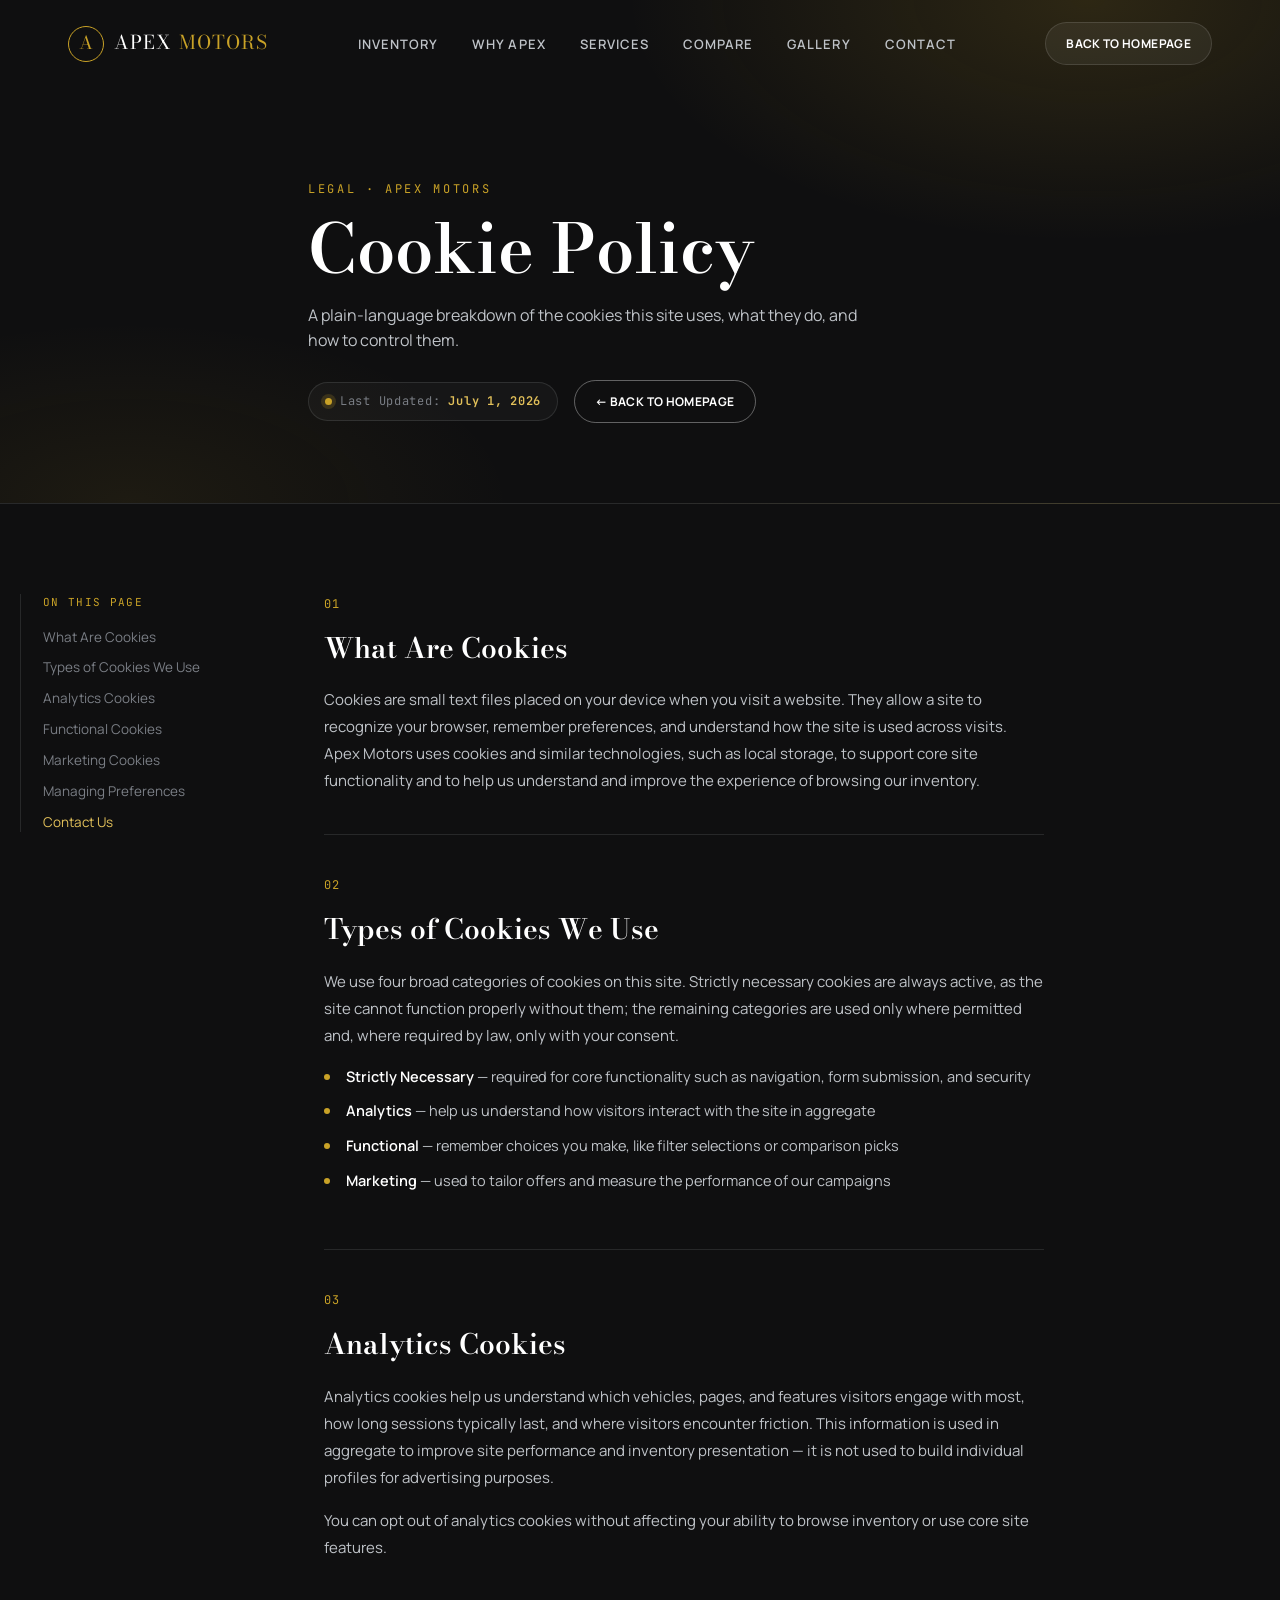
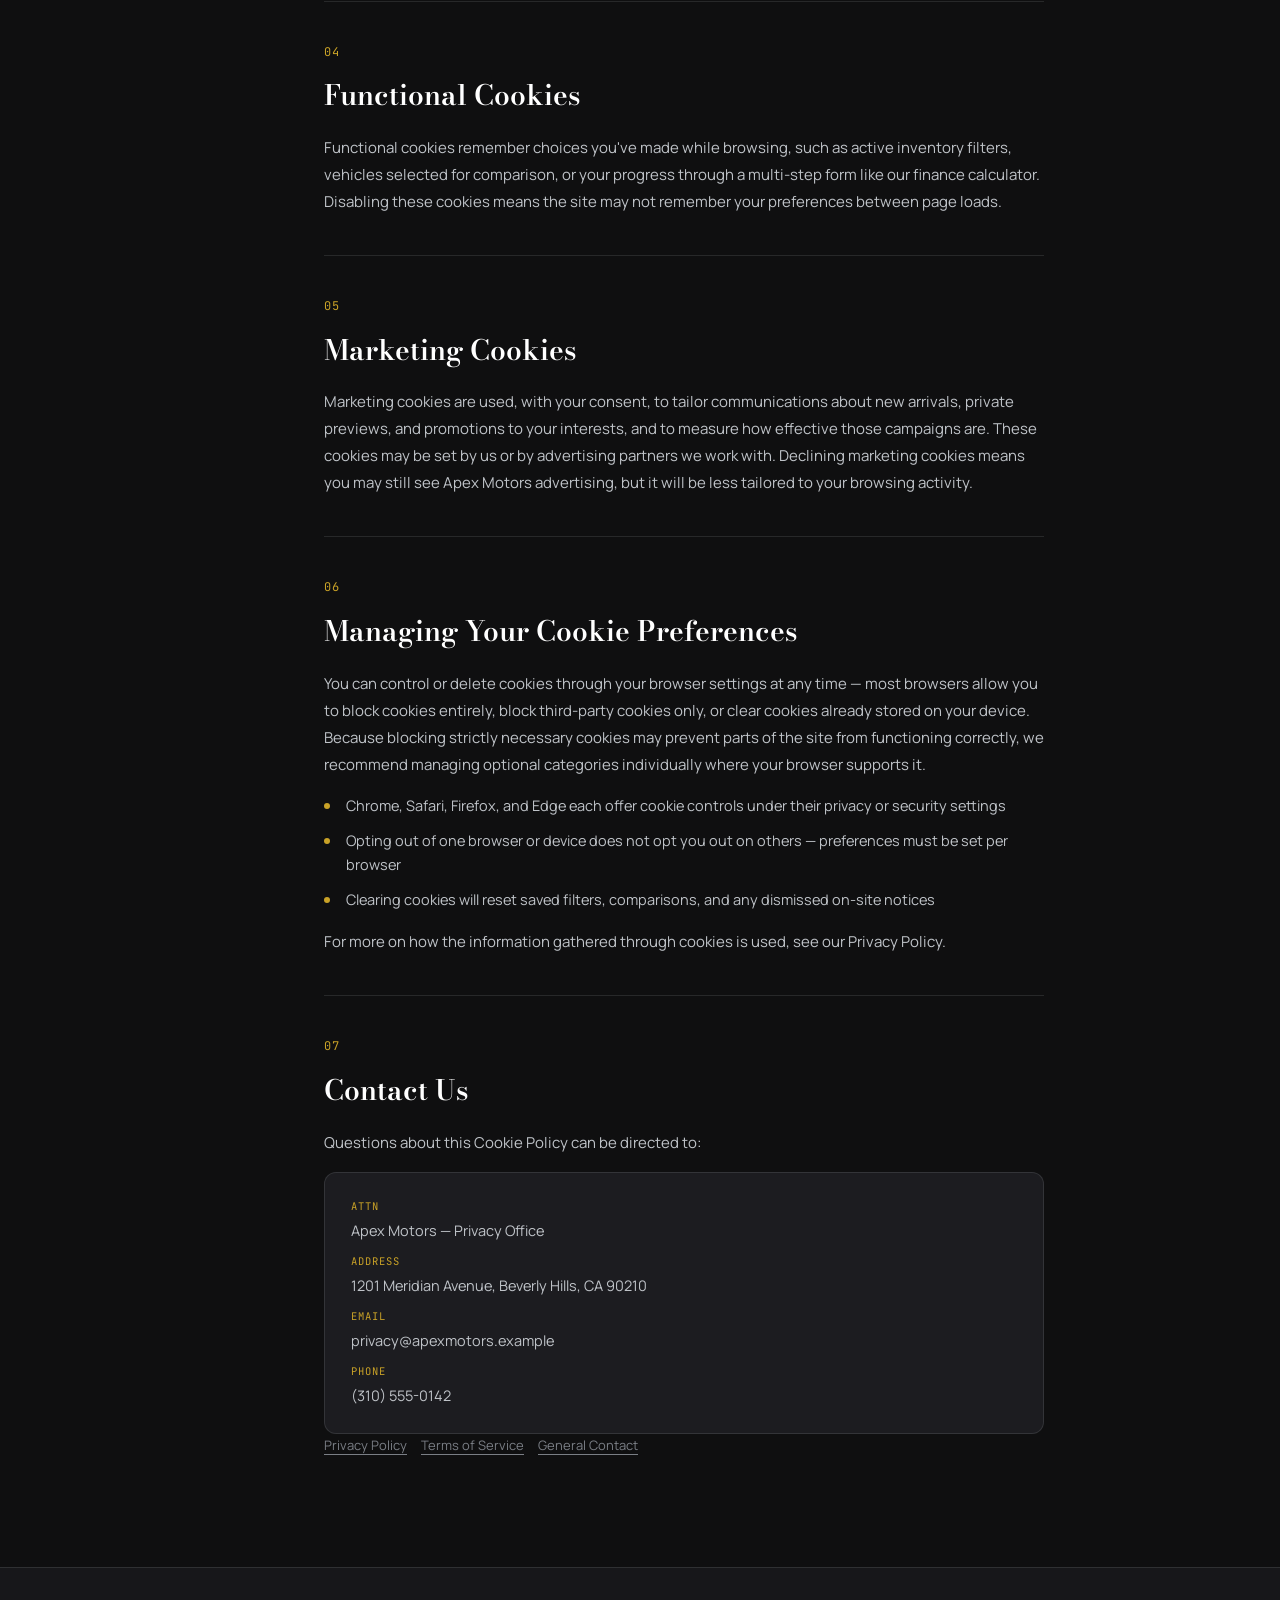
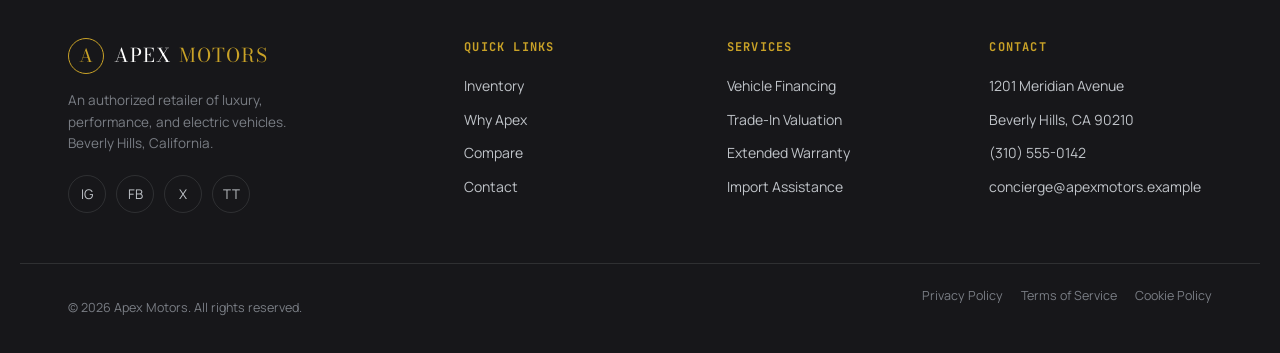
==== cookies.html @ 42ad3c2f "update" ====
<!DOCTYPE html>
<html lang="en">
<head>
<meta charset="UTF-8">
<meta name="viewport" content="width=device-width, initial-scale=1.0">
<title>Cookie Policy — Apex Motors</title>
<meta name="description" content="How Apex Motors uses cookies and how you can manage your preferences.">

<link rel="preconnect" href="https://fonts.googleapis.com">
<link rel="preconnect" href="https://fonts.gstatic.com" crossorigin>
<link href="https://fonts.googleapis.com/css2?family=Bodoni+Moda:ital,opsz,wght@0,6..96,400;0,6..96,500;0,6..96,600;0,6..96,700;0,6..96,800;0,6..96,900;1,6..96,400&family=Manrope:wght@400;500;600;700;800&family=JetBrains+Mono:wght@400;500;600;700&display=swap" rel="stylesheet">
<link rel="stylesheet" href="styles.css">
</head>
<body>

<div class="loader" id="loader" aria-hidden="true">
  <div class="loader-mark">
    <span class="loader-letter">A</span>
    <span class="loader-line"></span>
  </div>
</div>

<div class="scroll-progress" id="scrollProgress" aria-hidden="true"></div>
<a href="#main" class="skip-link">Skip to content</a>

<!-- ============ NAVIGATION ============ -->
<header class="site-header" id="siteHeader">
  <nav class="nav" aria-label="Primary">
    <a href="index.html" class="nav-logo">
      <span class="nav-logo-mark">A</span>
      <span class="nav-logo-text">APEX <em>MOTORS</em></span>
    </a>

    <ul class="nav-links" id="navLinks">
      <li><a href="index.html#inventory" data-nav>Inventory</a></li>
      <li><a href="index.html#why-us" data-nav>Why Apex</a></li>
      <li><a href="index.html#services" data-nav>Services</a></li>
      <li><a href="index.html#compare" data-nav>Compare</a></li>
      <li><a href="index.html#gallery" data-nav>Gallery</a></li>
      <li><a href="index.html#contact" data-nav>Contact</a></li>
    </ul>

    <div class="nav-actions">
      <a class="btn btn-ghost btn-sm" href="index.html#site-footer">Back to Homepage</a>
      <button class="nav-toggle" id="navToggle" aria-label="Toggle menu" aria-expanded="false" aria-controls="navLinks">
        <span></span><span></span><span></span>
      </button>
    </div>
  </nav>
</header>

<main id="main">

  <!-- ============ HERO ============ -->
  <section class="legal-hero">
    <div class="hero-sweep" aria-hidden="true"></div>
    <div class="section-inner legal-hero-inner">
      <p class="eyebrow reveal-up">Legal · Apex Motors</p>
      <h1 class="reveal-up d1">Cookie Policy</h1>
      <p class="legal-hero-sub reveal-up d2">A plain-language breakdown of the cookies this site uses, what they do, and how to control them.</p>
      <div class="legal-meta reveal-up d3">
        <span class="last-updated">Last Updated: <strong>July 1, 2026</strong></span>
        <a href="index.html#site-footer" class="btn btn-outline btn-sm">← Back to Homepage</a>
      </div>
    </div>
  </section>

  <!-- ============ CONTENT ============ -->
  <section class="section-inner legal-layout">
    <aside class="legal-toc">
      <p>On This Page</p>
      <ul>
        <li><a href="#what-are-cookies">What Are Cookies</a></li>
        <li><a href="#types">Types of Cookies We Use</a></li>
        <li><a href="#analytics">Analytics Cookies</a></li>
        <li><a href="#functional">Functional Cookies</a></li>
        <li><a href="#marketing">Marketing Cookies</a></li>
        <li><a href="#managing">Managing Preferences</a></li>
        <li><a href="#contact">Contact Us</a></li>
      </ul>
    </aside>

    <article class="legal-content">

      <div class="legal-block will-reveal" id="what-are-cookies">
        <p class="block-index">01</p>
        <h2>What Are Cookies</h2>
        <p>Cookies are small text files placed on your device when you visit a website. They allow a site to recognize your browser, remember preferences, and understand how the site is used across visits. Apex Motors uses cookies and similar technologies, such as local storage, to support core site functionality and to help us understand and improve the experience of browsing our inventory.</p>
      </div>

      <div class="legal-block will-reveal" id="types">
        <p class="block-index">02</p>
        <h2>Types of Cookies We Use</h2>
        <p>We use four broad categories of cookies on this site. Strictly necessary cookies are always active, as the site cannot function properly without them; the remaining categories are used only where permitted and, where required by law, only with your consent.</p>
        <ul>
          <li><strong>Strictly Necessary</strong> — required for core functionality such as navigation, form submission, and security</li>
          <li><strong>Analytics</strong> — help us understand how visitors interact with the site in aggregate</li>
          <li><strong>Functional</strong> — remember choices you make, like filter selections or comparison picks</li>
          <li><strong>Marketing</strong> — used to tailor offers and measure the performance of our campaigns</li>
        </ul>
      </div>

      <div class="legal-block will-reveal" id="analytics">
        <p class="block-index">03</p>
        <h2>Analytics Cookies</h2>
        <p>Analytics cookies help us understand which vehicles, pages, and features visitors engage with most, how long sessions typically last, and where visitors encounter friction. This information is used in aggregate to improve site performance and inventory presentation — it is not used to build individual profiles for advertising purposes.</p>
        <p>You can opt out of analytics cookies without affecting your ability to browse inventory or use core site features.</p>
      </div>

      <div class="legal-block will-reveal" id="functional">
        <p class="block-index">04</p>
        <h2>Functional Cookies</h2>
        <p>Functional cookies remember choices you've made while browsing, such as active inventory filters, vehicles selected for comparison, or your progress through a multi-step form like our finance calculator. Disabling these cookies means the site may not remember your preferences between page loads.</p>
      </div>

      <div class="legal-block will-reveal" id="marketing">
        <p class="block-index">05</p>
        <h2>Marketing Cookies</h2>
        <p>Marketing cookies are used, with your consent, to tailor communications about new arrivals, private previews, and promotions to your interests, and to measure how effective those campaigns are. These cookies may be set by us or by advertising partners we work with. Declining marketing cookies means you may still see Apex Motors advertising, but it will be less tailored to your browsing activity.</p>
      </div>

      <div class="legal-block will-reveal" id="managing">
        <p class="block-index">06</p>
        <h2>Managing Your Cookie Preferences</h2>
        <p>You can control or delete cookies through your browser settings at any time — most browsers allow you to block cookies entirely, block third-party cookies only, or clear cookies already stored on your device. Because blocking strictly necessary cookies may prevent parts of the site from functioning correctly, we recommend managing optional categories individually where your browser supports it.</p>
        <ul>
          <li>Chrome, Safari, Firefox, and Edge each offer cookie controls under their privacy or security settings</li>
          <li>Opting out of one browser or device does not opt you out on others — preferences must be set per browser</li>
          <li>Clearing cookies will reset saved filters, comparisons, and any dismissed on-site notices</li>
        </ul>
        <p>For more on how the information gathered through cookies is used, see our <a href="privacy.html">Privacy Policy</a>.</p>
      </div>

      <div class="legal-block will-reveal" id="contact">
        <p class="block-index">07</p>
        <h2>Contact Us</h2>
        <p>Questions about this Cookie Policy can be directed to:</p>
        <div class="legal-contact-card">
          <p><span>Attn</span>Apex Motors — Privacy Office</p>
          <p><span>Address</span>1201 Meridian Avenue, Beverly Hills, CA 90210</p>
          <p><span>Email</span>privacy@apexmotors.example</p>
          <p><span>Phone</span>(310) 555-0142</p>
        </div>
        <p class="legal-cross-links">
          <a href="privacy.html">Privacy Policy</a>
          <a href="terms.html">Terms of Service</a>
          <a href="index.html#contact">General Contact</a>
        </p>
      </div>

    </article>
  </section>

</main>

<!-- ============ FOOTER ============ -->
<footer class="site-footer">
  <div class="section-inner footer-grid">
    <div class="footer-brand">
      <a href="index.html" class="nav-logo">
        <span class="nav-logo-mark">A</span>
        <span class="nav-logo-text">APEX <em>MOTORS</em></span>
      </a>
      <p>An authorized retailer of luxury, performance, and electric vehicles. Beverly Hills, California.</p>
      <div class="social-icons" id="socialIcons">
        <button type="button" data-social="IG" aria-label="Instagram">IG</button>
        <button type="button" data-social="FB" aria-label="Facebook">FB</button>
        <button type="button" data-social="X" aria-label="X">X</button>
        <button type="button" data-social="TT" aria-label="TikTok">TT</button>
      </div>
    </div>

    <div class="footer-col">
      <h3>Quick Links</h3>
      <ul>
        <li><a href="index.html#inventory">Inventory</a></li>
        <li><a href="index.html#why-us">Why Apex</a></li>
        <li><a href="index.html#compare">Compare</a></li>
        <li><a href="index.html#contact">Contact</a></li>
      </ul>
    </div>

    <div class="footer-col">
      <h3>Services</h3>
      <ul>
        <li><a href="index.html#services">Vehicle Financing</a></li>
        <li><a href="index.html#services">Trade-In Valuation</a></li>
        <li><a href="index.html#services">Extended Warranty</a></li>
        <li><a href="index.html#services">Import Assistance</a></li>
      </ul>
    </div>

    <div class="footer-col">
      <h3>Contact</h3>
      <ul>
        <li>1201 Meridian Avenue</li>
        <li>Beverly Hills, CA 90210</li>
        <li>(310) 555-0142</li>
        <li>concierge@apexmotors.example</li>
      </ul>
    </div>
  </div>

  <div class="footer-bottom">
    <p>&copy; <span id="year"></span> Apex Motors. All rights reserved.</p>
    <div class="footer-legal">
      <a href="privacy.html">Privacy Policy</a>
      <a href="terms.html">Terms of Service</a>
      <a href="cookies.html">Cookie Policy</a>
    </div>
  </div>
</footer>

<button class="back-to-top" id="backToTop" aria-label="Back to top">↑</button>
<div class="toast" id="socialToast" role="status" aria-live="polite">Official social channels coming soon.</div>

<script src="legal.js"></script>
</body>
</html>
---- styles.css ----
/* =========================================================
   APEX MOTORS — Stylesheet
   Design tokens: Matte Black / White / Silver / Luxury Gold
   Display: Bodoni Moda · Body: Manrope · Data: JetBrains Mono
   ========================================================= */

:root{
  --black:#0F0F10;
  --charcoal:#17171A;
  --surface:#1C1C20;
  --surface-2:#232327;
  --white:#FFFFFF;
  --silver:#BFC3C8;
  --silver-dim:#7A7E85;
  --gold:#C9A227;
  --gold-bright:#E3C15A;
  --line: rgba(191,195,200,0.14);

  --font-display:'Bodoni Moda', Georgia, serif;
  --font-body:'Manrope', -apple-system, BlinkMacSystemFont, sans-serif;
  --font-mono:'JetBrains Mono', ui-monospace, monospace;

  --container: 1240px;
  --radius-lg: 20px;
  --radius-md: 12px;
  --radius-sm: 8px;

  --ease: cubic-bezier(.22,.9,.28,1);
  --shadow-lift: 0 24px 60px -20px rgba(0,0,0,0.6);
}

@media (prefers-reduced-motion: reduce){
  *{ animation-duration: 0.001ms !important; animation-iteration-count: 1 !important; transition-duration: 0.001ms !important; scroll-behavior: auto !important; }
}

*,*::before,*::after{ box-sizing:border-box; }
html{ scroll-behavior:smooth; }
body{
  margin:0;
  background:var(--black);
  color:var(--white);
  font-family:var(--font-body);
  font-size:16px;
  line-height:1.6;
  -webkit-font-smoothing:antialiased;
  overflow-x:hidden;
  /* Bodoni Moda is a variable font (ital/opsz/wght axes). Some WebKit
     builds auto-interpolate the optical-size axis on reflow at large
     sizes, which can render serif numerals/glyphs with a doubled or
     ghosted stroke. Pinning opsz stops that auto-interpolation. */
  font-optical-sizing:none;
}
img{ max-width:100%; display:block; }
a{ color:inherit; text-decoration:none; }
ul{ list-style:none; margin:0; padding:0; }
button{ font-family:inherit; cursor:pointer; }
input,select,textarea{ font-family:inherit; }

::selection{ background:var(--gold); color:var(--black); }

:focus-visible{
  outline: 2px solid var(--gold);
  outline-offset: 3px;
  border-radius: 4px;
}

.skip-link{
  position:absolute; left:-999px; top:0;
  background:var(--gold); color:var(--black);
  padding:12px 20px; z-index:1000; font-weight:700;
}
.skip-link:focus{ left:12px; top:12px; }

.section-inner{
  max-width:var(--container);
  margin:0 auto;
  padding:0 clamp(20px,4vw,48px);
}

.eyebrow{
  font-family:var(--font-mono);
  font-size:12px;
  letter-spacing:0.22em;
  text-transform:uppercase;
  color:var(--gold);
  margin:0 0 14px;
}
.eyebrow.center{ text-align:center; }

.section-head{ max-width:640px; margin-bottom:48px; }
.section-head h2{
  font-family:var(--font-display);
  font-size:clamp(32px,4.2vw,52px);
  font-weight:600;
  margin:0;
  line-height:1.1;
}
.section-desc{
  color:var(--silver);
  font-size:16px;
  margin-top:14px;
  max-width:52ch;
}

section{ position:relative; padding:100px 0; }

/* =============== BUTTONS =============== */
.btn{
  display:inline-flex; align-items:center; justify-content:center;
  gap:8px;
  padding:16px 32px;
  border-radius:999px;
  font-size:14px;
  font-weight:700;
  letter-spacing:0.03em;
  text-transform:uppercase;
  border:1px solid transparent;
  transition: transform .35s var(--ease), background .35s var(--ease), border-color .35s var(--ease), color .35s var(--ease);
  white-space:nowrap;
}
.btn-gold{
  background:linear-gradient(135deg,var(--gold-bright),var(--gold));
  color:var(--black);
}
.btn-gold:hover{ transform:translateY(-2px); box-shadow:0 12px 30px -8px rgba(201,162,39,0.55); }
.btn-outline{
  background:transparent;
  border-color:rgba(255,255,255,0.35);
  color:var(--white);
}
.btn-outline:hover{ border-color:var(--gold); color:var(--gold); transform:translateY(-2px); }
.btn-ghost{
  background:rgba(255,255,255,0.06);
  border-color:rgba(255,255,255,0.12);
  color:var(--white);
}
.btn-ghost:hover{ background:rgba(201,162,39,0.14); border-color:var(--gold); color:var(--gold-bright); }
.btn-sm{ padding:11px 20px; font-size:12px; }
.btn-text{
  background:none; border:none; color:var(--silver);
  text-decoration:underline; text-underline-offset:4px;
  text-transform:none; font-weight:600; letter-spacing:normal;
}
.btn-text:hover{ color:var(--gold); }

/* =============== LOADER =============== */
.loader{
  position:fixed; inset:0; z-index:9999;
  background:var(--black);
  display:flex; align-items:center; justify-content:center;
  transition: opacity .7s var(--ease), visibility .7s var(--ease);
}
.loader.is-hidden{ opacity:0; visibility:hidden; pointer-events:none; }
.loader-mark{ position:relative; text-align:center; }
.loader-letter{
  font-family:var(--font-display);
  font-size:64px;
  color:var(--white);
  display:block;
  opacity:0;
  animation: loaderFade 1.4s var(--ease) forwards;
}
.loader-line{
  display:block;
  width:0;
  height:2px;
  background:var(--gold);
  margin:14px auto 0;
  animation: loaderLine 1.2s var(--ease) 0.4s forwards;
}
@keyframes loaderFade{ to{ opacity:1; } }
@keyframes loaderLine{ to{ width:120px; } }

/* =============== SCROLL PROGRESS / GOLD SWEEP =============== */
.scroll-progress{
  position:fixed; top:0; left:0; height:2px;
  background:linear-gradient(90deg,var(--gold),var(--gold-bright));
  width:0%;
  z-index:1100;
  transition:width .1s linear;
}

/* =============== NAV =============== */
.site-header{
  position:fixed; top:0; left:0; right:0; z-index:900;
  padding:22px 0;
  transition: padding .4s var(--ease), background .4s var(--ease), border-color .4s var(--ease);
  border-bottom:1px solid transparent;
}
.site-header.is-scrolled{
  padding:14px 0;
  background:rgba(15,15,16,0.86);
  backdrop-filter: blur(14px);
  border-bottom-color:var(--line);
}
.nav{
  max-width:var(--container);
  margin:0 auto;
  padding:0 clamp(20px,4vw,48px);
  display:flex; align-items:center; justify-content:space-between;
  gap:24px;
}
.nav-logo{ display:flex; align-items:center; gap:10px; }
.nav-logo-mark{
  width:36px; height:36px; border-radius:50%;
  border:1px solid var(--gold);
  display:flex; align-items:center; justify-content:center;
  font-family:var(--font-display); color:var(--gold); font-size:18px;
}
.nav-logo-text{
  font-family:var(--font-display); font-size:19px; letter-spacing:0.06em;
}
.nav-logo-text em{ color:var(--gold); font-style:normal; }

.nav-links{ display:flex; gap:34px; }
.nav-links a{
  font-size:13px; text-transform:uppercase; letter-spacing:0.08em;
  font-weight:600; color:var(--silver);
  position:relative; padding-bottom:4px;
  transition:color .3s;
}
.nav-links a::after{
  content:''; position:absolute; left:0; right:100%; bottom:0; height:1px;
  background:var(--gold); transition:right .35s var(--ease);
}
.nav-links a:hover, .nav-links a.is-active{ color:var(--white); }
.nav-links a:hover::after, .nav-links a.is-active::after{ right:0; }

.nav-actions{ display:flex; align-items:center; gap:14px; }
.nav-toggle{
  display:none; flex-direction:column; gap:5px;
  background:none; border:none; padding:6px;
}
.nav-toggle span{ width:22px; height:2px; background:var(--white); transition:.3s; }

/* =============== HERO =============== */
.hero{
  position:relative;
  min-height:100vh;
  display:flex; align-items:flex-end;
  overflow:hidden;
}
.hero-bg{ position:absolute; inset:0; }
.hero-img{
  width:100%; height:100%; object-fit:cover;
  transform:scale(1.08);
  filter:saturate(1.05) contrast(1.05);
}
.hero-scrim{
  position:absolute; inset:0;
  background:
    linear-gradient(180deg, rgba(15,15,16,0.55) 0%, rgba(15,15,16,0.35) 35%, rgba(15,15,16,0.92) 100%),
    linear-gradient(90deg, rgba(15,15,16,0.75) 0%, rgba(15,15,16,0.1) 55%);
}
.hero-sweep{
  position:absolute; top:0; left:-20%; width:14%; height:100%;
  background:linear-gradient(90deg, transparent, rgba(227,193,90,0.35), transparent);
  transform:skewX(-12deg);
  animation: sweep 2.2s var(--ease) 0.3s 1;
}
@keyframes sweep{
  0%{ left:-20%; opacity:0; }
  15%{ opacity:1; }
  60%{ opacity:1; }
  100%{ left:110%; opacity:0; }
}

.hero-content{
  position:relative; z-index:2;
  padding:0 clamp(20px,4vw,48px) 100px;
  max-width:820px;
}
.hero-title{
  font-family:var(--font-display);
  font-size:clamp(56px,9vw,120px);
  line-height:0.95;
  margin:6px 0 22px;
  font-weight:500;
  font-variation-settings:'opsz' 96;
}
.hero-title em{ font-style:italic; color:var(--gold); font-weight:400; }
.hero-title span{ display:block; }
.hero-sub{
  font-size:clamp(16px,1.6vw,19px);
  color:var(--silver);
  max-width:46ch;
  margin:0 0 34px;
}
.hero-actions{ display:flex; gap:16px; flex-wrap:wrap; }

.hero-scroll-cue{
  position:absolute; right:clamp(20px,4vw,48px); bottom:36px;
  z-index:2; display:flex; flex-direction:column; align-items:center; gap:8px;
}
.hero-scroll-cue span{
  width:1px; height:44px; background:linear-gradient(var(--gold),transparent);
  animation: cueMove 1.8s ease-in-out infinite;
}
.hero-scroll-cue p{
  font-family:var(--font-mono); font-size:11px; letter-spacing:0.2em;
  color:var(--silver-dim); margin:0; text-transform:uppercase;
}
@keyframes cueMove{ 0%,100%{ transform:translateY(0); opacity:1; } 50%{ transform:translateY(8px); opacity:0.4; } }

/* Reveal-on-load for hero */
.reveal-up{ opacity:0; transform:translateY(28px); animation: revealUp .9s var(--ease) forwards; }
.reveal-up.d1{ animation-delay:.55s; }
.reveal-up.d2{ animation-delay:.72s; }
.reveal-up.d3{ animation-delay:.9s; }
.reveal-up.d4{ animation-delay:1.05s; }
@keyframes revealUp{ to{ opacity:1; transform:translateY(0); } }

/* Scroll reveal (generic, JS toggled) */
.will-reveal{ opacity:0; transform:translateY(36px); transition:opacity .8s var(--ease), transform .8s var(--ease); }
.will-reveal.is-visible{ opacity:1; transform:translateY(0); }

/* =============== BRANDS =============== */
.brands{ padding:70px 0; border-bottom:1px solid var(--line); }
.brand-grid{
  margin-top:36px;
  display:grid;
  grid-template-columns:repeat(auto-fit,minmax(140px,1fr));
  gap:1px;
  background:var(--line);
  border:1px solid var(--line);
  border-radius:var(--radius-md);
  overflow:hidden;
}
.brand-card{
  background:var(--black);
  padding:28px 12px;
  text-align:center;
  font-family:var(--font-display);
  font-size:17px;
  letter-spacing:0.02em;
  color:var(--silver);
  transition: color .35s var(--ease), background .35s var(--ease), transform .35s var(--ease);
}
.brand-card:hover{
  color:var(--gold-bright);
  background:var(--surface);
  transform:translateY(-3px);
}

/* =============== SEARCH PANEL =============== */
.search-section{ padding-bottom:0; }
.search-panel{
  display:grid;
  grid-template-columns:repeat(6,1fr);
  gap:16px;
  background:var(--surface);
  border:1px solid var(--line);
  border-radius:var(--radius-lg);
  padding:28px;
}
.search-panel .search-btn{ grid-column:span 3; }
.search-panel .btn-text{ grid-column:span 3; justify-self:center; }
.field{ display:flex; flex-direction:column; gap:8px; }
.field label{
  font-family:var(--font-mono); font-size:11px; letter-spacing:0.1em;
  text-transform:uppercase; color:var(--silver-dim);
}
.field select, .field input, .field textarea{
  background:var(--surface-2);
  border:1px solid var(--line);
  color:var(--white);
  border-radius:var(--radius-sm);
  padding:13px 14px;
  font-size:14px;
  transition:border-color .3s;
  width:100%;
}
.field select:focus, .field input:focus, .field textarea:focus{
  border-color:var(--gold);
  outline:none;
}
.field-row{ display:grid; grid-template-columns:1fr 1fr; gap:16px; }
.input-prefix{
  display:flex; align-items:center;
  background:var(--surface-2);
  border:1px solid var(--line);
  border-radius:var(--radius-sm);
  overflow:hidden;
}
.input-prefix span{ padding:0 12px; color:var(--silver-dim); font-family:var(--font-mono); font-size:13px; }
.input-prefix input{ border:none; background:none; padding:13px 14px 13px 0; }
.input-prefix input:focus{ outline:none; }

/* =============== INVENTORY GRID / VEHICLE CARDS =============== */
.inventory-grid{
  display:grid;
  grid-template-columns:repeat(auto-fill,minmax(340px,1fr));
  gap:28px;
}
.vehicle-card{
  background:var(--surface);
  border:1px solid var(--line);
  border-radius:var(--radius-lg);
  overflow:hidden;
  transition: transform .45s var(--ease), border-color .45s var(--ease), box-shadow .45s var(--ease);
}
.vehicle-card:hover{
  transform:translateY(-6px);
  border-color:rgba(201,162,39,0.4);
  box-shadow:var(--shadow-lift);
}
.vehicle-media{ position:relative; aspect-ratio:4/3; overflow:hidden; background:var(--charcoal); }
.vehicle-media img{ width:100%; height:100%; object-fit:cover; transition:transform .7s var(--ease); }
.vehicle-card:hover .vehicle-media img{ transform:scale(1.07); }
.vehicle-badge{
  position:absolute; top:14px; left:14px;
  font-family:var(--font-mono); font-size:11px; letter-spacing:0.08em;
  text-transform:uppercase;
  padding:6px 12px; border-radius:999px;
  background:rgba(15,15,16,0.75); backdrop-filter:blur(6px);
  border:1px solid rgba(255,255,255,0.15);
}
.vehicle-badge.in-stock{ color:#8fe3a8; border-color:rgba(143,227,168,0.4); }
.vehicle-badge.reserved{ color:#e3c15a; border-color:rgba(227,193,90,0.4); }
.vehicle-badge.sold{ color:#e38f8f; border-color:rgba(227,143,143,0.4); }
.vehicle-price-tag{
  position:absolute; bottom:14px; right:14px;
  font-family:var(--font-mono); font-weight:700; font-size:15px;
  background:rgba(15,15,16,0.8); backdrop-filter:blur(6px);
  color:var(--gold-bright);
  padding:8px 14px; border-radius:8px;
}
.vehicle-info{ padding:22px; }
.vehicle-info h3{
  font-family:var(--font-display); font-size:22px; margin:0 0 4px; font-weight:600;
}
.vehicle-year{ color:var(--silver-dim); font-size:13px; margin:0 0 16px; }
.vehicle-specs{
  display:grid; grid-template-columns:1fr 1fr; gap:8px 14px;
  font-family:var(--font-mono); font-size:12px; color:var(--silver);
  margin-bottom:18px; padding-bottom:18px; border-bottom:1px solid var(--line);
}
.vehicle-specs span{ color:var(--silver-dim); }
.vehicle-info .btn{ width:100%; }
.no-results{ text-align:center; color:var(--silver-dim); padding:40px 0; }
.load-more-wrap{ text-align:center; margin-top:36px; }

/* =============== WHY US =============== */
.why-us{ background:var(--charcoal); border-top:1px solid var(--line); border-bottom:1px solid var(--line); }
.why-grid{
  display:grid; grid-template-columns:repeat(3,1fr); gap:1px;
  background:var(--line); border:1px solid var(--line); border-radius:var(--radius-lg); overflow:hidden;
}
.why-card{
  background:var(--charcoal); padding:36px 30px;
  transition:background .35s var(--ease), transform .35s var(--ease);
}
.why-card:hover{ background:var(--surface-2); transform:translateY(-2px); }
.why-icon{
  width:48px; height:48px; border-radius:50%;
  border:1px solid var(--gold); color:var(--gold);
  display:flex; align-items:center; justify-content:center;
  margin-bottom:20px; font-size:20px;
}
.why-card h3{ font-family:var(--font-display); font-size:19px; margin:0 0 10px; font-weight:600; }
.why-card p{ color:var(--silver); font-size:14px; margin:0; }

/* =============== STATS =============== */
.stats{ padding:80px 0; }
.stats-grid{
  display:grid; grid-template-columns:repeat(5,1fr); gap:24px; text-align:center;
}
.stat-num{
  font-family:var(--font-display); font-size:clamp(32px,4vw,48px);
  color:var(--gold-bright); margin:0; font-weight:600;
  font-variation-settings:'opsz' 48;
}
.stat-label{
  font-family:var(--font-mono); font-size:11px; letter-spacing:0.1em;
  text-transform:uppercase; color:var(--silver-dim); margin-top:8px;
}

/* =============== SERVICES =============== */
.services-grid{
  display:grid; grid-template-columns:repeat(auto-fill,minmax(220px,1fr)); gap:20px;
}
.service-card{
  border:1px solid var(--line); border-radius:var(--radius-md);
  padding:26px; transition: border-color .35s, transform .35s var(--ease);
}
.service-card:hover{ border-color:var(--gold); transform:translateY(-4px); }
.service-card .why-icon{ margin-bottom:16px; }
.service-card h3{ font-family:var(--font-display); font-size:17px; margin:0 0 8px; font-weight:600; }
.service-card p{ color:var(--silver); font-size:13px; margin:0; }

/* =============== COMPARE =============== */
.compare-pickers{
  display:flex; align-items:end; gap:20px; margin-bottom:32px;
}
.compare-pickers .field{ flex:1; }
.compare-vs{
  font-family:var(--font-display); font-style:italic; color:var(--gold);
  font-size:18px; padding-bottom:13px;
}
.compare-table-wrap{ overflow-x:auto; border:1px solid var(--line); border-radius:var(--radius-lg); }
.compare-table{ width:100%; border-collapse:collapse; min-width:520px; }
.compare-table th, .compare-table td{
  padding:16px 20px; text-align:left; border-bottom:1px solid var(--line);
  font-size:14px;
}
.compare-table thead th{
  font-family:var(--font-display); font-size:18px; font-weight:600;
  background:var(--surface);
}
.compare-table tbody th{
  font-family:var(--font-mono); font-size:11px; text-transform:uppercase;
  letter-spacing:0.08em; color:var(--silver-dim); font-weight:500;
}
.compare-table td{ font-family:var(--font-mono); color:var(--silver); }
.compare-table tr:last-child td, .compare-table tr:last-child th{ border-bottom:none; }

/* =============== FINANCE =============== */
.finance{ background:var(--charcoal); border-top:1px solid var(--line); border-bottom:1px solid var(--line); }
.finance-inner{ display:grid; grid-template-columns:0.9fr 1.1fr; gap:60px; align-items:center; }
.finance-card{
  background:var(--surface); border:1px solid var(--line); border-radius:var(--radius-lg);
  padding:32px; display:grid; grid-template-columns:1fr 1fr; gap:20px;
}
.finance-result{
  grid-column:1/-1; margin-top:10px; padding-top:24px; border-top:1px solid var(--line);
  text-align:center;
}
.finance-result p{ margin:0; color:var(--silver-dim); font-family:var(--font-mono); font-size:12px; text-transform:uppercase; letter-spacing:0.1em; }
.finance-amount{
  font-family:var(--font-display) !important; font-size:48px !important; color:var(--gold-bright);
  margin:8px 0 !important; text-transform:none !important; letter-spacing:normal !important;
  font-variation-settings:'opsz' 48 !important;
}
.finance-fineprint{ font-size:11px !important; margin-top:16px; }

/* =============== TESTIMONIALS =============== */
.testimonial-track{
  display:grid; grid-template-columns:repeat(3,1fr); gap:24px;
}
.testimonial-card{
  background:var(--surface); border:1px solid var(--line); border-radius:var(--radius-lg);
  padding:28px;
}
.testimonial-stars{ color:var(--gold); letter-spacing:2px; margin-bottom:14px; font-size:14px; }
.testimonial-card p.quote{ color:var(--silver); font-size:14.5px; margin:0 0 22px; line-height:1.7; }
.testimonial-person{ display:flex; align-items:center; gap:12px; }
.testimonial-person img{ width:44px; height:44px; border-radius:50%; object-fit:cover; }
.testimonial-person h4{ margin:0; font-size:14px; }
.testimonial-person span{ color:var(--silver-dim); font-size:12px; }

/* =============== GALLERY =============== */
.gallery-grid{
  display:grid; grid-template-columns:repeat(4,1fr); grid-auto-rows:180px; gap:14px;
}
.gallery-item{
  position:relative; border-radius:var(--radius-md); overflow:hidden; cursor:pointer;
}
.gallery-item.tall{ grid-row:span 2; }
.gallery-item.wide{ grid-column:span 2; }
.gallery-item img{ width:100%; height:100%; object-fit:cover; transition:transform .6s var(--ease); }
.gallery-item:hover img{ transform:scale(1.08); }
.gallery-overlay{
  position:absolute; inset:0; background:linear-gradient(180deg,transparent 50%,rgba(0,0,0,0.75));
  display:flex; align-items:flex-end; padding:14px;
  opacity:0; transition:opacity .35s;
}
.gallery-item:hover .gallery-overlay{ opacity:1; }
.gallery-overlay span{ font-family:var(--font-mono); font-size:12px; letter-spacing:0.08em; text-transform:uppercase; }

/* =============== CONTACT =============== */
.contact-inner{ display:grid; grid-template-columns:1fr 1fr; gap:60px; }
.contact-details{ margin:28px 0; display:flex; flex-direction:column; gap:14px; }
.contact-details li{ font-size:14.5px; color:var(--white); }
.contact-details li span{
  display:block; font-family:var(--font-mono); font-size:11px; text-transform:uppercase;
  letter-spacing:0.1em; color:var(--gold); margin-bottom:3px;
}
.map-embed{ border-radius:var(--radius-md); overflow:hidden; height:220px; border:1px solid var(--line); }
.map-embed iframe{ width:100%; height:100%; border:0; filter:grayscale(0.3) invert(0.92) contrast(0.9); }
.contact-form{
  background:var(--surface); border:1px solid var(--line); border-radius:var(--radius-lg);
  padding:32px; display:flex; flex-direction:column; gap:18px;
}
.hidden-field{ position:absolute; left:-9999px; }
.form-success{ color:#8fe3a8; font-size:14px; margin-top:4px; }

/* =============== NEWSLETTER =============== */
.newsletter-inner{
  display:flex; align-items:center; justify-content:space-between; gap:40px; flex-wrap:wrap;
}
.newsletter-inner h2{ font-family:var(--font-display); font-size:32px; margin:0; font-weight:600; }
.newsletter-form{ display:flex; gap:12px; flex:1; max-width:420px; }
.newsletter-form input{
  flex:1; background:var(--surface); border:1px solid var(--line); border-radius:999px;
  padding:14px 20px; color:var(--white);
}
.newsletter-form input:focus{ border-color:var(--gold); outline:none; }

/* =============== FOOTER =============== */
.site-footer{ background:var(--charcoal); border-top:1px solid var(--line); padding:70px 0 0; }
.footer-grid{
  display:grid; grid-template-columns:1.6fr 1fr 1fr 1fr; gap:40px; padding-bottom:50px;
}
.footer-brand p{ color:var(--silver-dim); font-size:13.5px; margin:16px 0 20px; max-width:32ch; }
.footer-col h3{
  font-family:var(--font-mono); font-size:12px; text-transform:uppercase; letter-spacing:0.1em;
  color:var(--gold); margin:0 0 18px;
}
.footer-col ul{ display:flex; flex-direction:column; gap:11px; }
.footer-col li, .footer-col a{ color:var(--silver); font-size:14px; }
.footer-col a:hover{ color:var(--gold-bright); }
.social-icons{ display:flex; gap:10px; }
.social-icons button{
  width:38px; height:38px; border-radius:50%; border:1px solid var(--line);
  background:none; color:var(--silver); display:flex; align-items:center; justify-content:center;
  transition:.3s;
}
.social-icons button:hover{ border-color:var(--gold); color:var(--gold); }
.footer-bottom{
  border-top:1px solid var(--line);
  padding:22px clamp(20px,4vw,48px);
  display:flex; justify-content:space-between; flex-wrap:wrap; gap:8px;
  font-size:12.5px; color:var(--silver-dim);
  max-width:var(--container); margin:0 auto;
}

/* =============== BACK TO TOP =============== */
.back-to-top{
  position:fixed; right:24px; bottom:24px; z-index:500;
  width:48px; height:48px; border-radius:50%;
  background:var(--gold); color:var(--black); border:none;
  font-size:18px; display:flex; align-items:center; justify-content:center;
  opacity:0; visibility:hidden; transform:translateY(10px);
  transition:.4s var(--ease);
  box-shadow:0 10px 24px -6px rgba(0,0,0,0.5);
}
.back-to-top.is-visible{ opacity:1; visibility:visible; transform:translateY(0); }
.back-to-top:hover{ transform:translateY(-4px); }


/* =============== MODALS =============== */
.modal{
  position:fixed; inset:0; z-index:1000;
  display:flex; align-items:center; justify-content:center;
  padding:24px;
  opacity:0; visibility:hidden;
  transition:opacity .35s var(--ease), visibility .35s var(--ease);
}
.modal.is-open{ opacity:1; visibility:visible; }
.modal-overlay{
  position:absolute; inset:0; background:rgba(8,8,9,0.82); backdrop-filter:blur(6px);
}
.modal-dialog{
  position:relative; z-index:1; background:var(--surface);
  border:1px solid var(--line); border-radius:var(--radius-lg);
  max-width:520px; width:100%; max-height:88vh; overflow-y:auto;
  padding:36px;
  transform:translateY(24px) scale(0.98); transition: transform .4s var(--ease);
}
.modal.is-open .modal-dialog{ transform:translateY(0) scale(1); }
.modal-dialog-lg{ max-width:920px; padding:0; }
.modal-close{
  position:absolute; top:16px; right:16px; z-index:2;
  width:38px; height:38px; border-radius:50%;
  background:rgba(15,15,16,0.6); border:1px solid var(--line);
  color:var(--white); font-size:20px; line-height:1;
  display:flex; align-items:center; justify-content:center;
}
.modal-dialog-lg .modal-close{ background:rgba(15,15,16,0.75); }
.modal-close:hover{ border-color:var(--gold); color:var(--gold); }
.modal-body h3{ font-family:var(--font-display); font-size:26px; margin:0 0 20px; font-weight:600; }
.stack-form{ display:flex; flex-direction:column; gap:16px; margin-top:18px; }
.success-mark{ font-size:36px; color:var(--gold); margin:0 0 10px; }
.form-success-panel{ text-align:center; padding:20px 0; }
.form-success-panel h4{ font-family:var(--font-display); font-size:22px; margin:0 0 10px; }
.form-success-panel p{ color:var(--silver); font-size:14px; margin-bottom:22px; }

/* Vehicle detail modal body */
.vd-gallery{ position:relative; aspect-ratio:16/9; background:var(--charcoal); }
.vd-gallery img{ width:100%; height:100%; object-fit:cover; }
.vd-badge{
  position:absolute; top:18px; left:18px;
  font-family:var(--font-mono); font-size:11px; text-transform:uppercase; letter-spacing:0.08em;
  padding:7px 14px; border-radius:999px; background:rgba(15,15,16,0.75); backdrop-filter:blur(6px);
  border:1px solid rgba(255,255,255,0.15);
}
.vd-content{ padding:32px; }
.vd-head{ display:flex; justify-content:space-between; align-items:flex-start; gap:20px; margin-bottom:24px; flex-wrap:wrap; }
.vd-head h3{ margin:0 0 4px; }
.vd-head .vehicle-year{ margin:0; }
.vd-price{ font-family:var(--font-mono); font-size:24px; color:var(--gold-bright); font-weight:700; white-space:nowrap; }
.vd-specs-grid{
  display:grid; grid-template-columns:repeat(3,1fr); gap:16px;
  padding:20px 0; border-top:1px solid var(--line); border-bottom:1px solid var(--line); margin-bottom:24px;
}
.vd-spec span{ display:block; font-family:var(--font-mono); font-size:10.5px; text-transform:uppercase; letter-spacing:0.08em; color:var(--silver-dim); margin-bottom:4px; }
.vd-spec strong{ font-size:14px; font-weight:600; }
.vd-section{ margin-bottom:22px; }
.vd-section h4{ font-family:var(--font-mono); font-size:11px; text-transform:uppercase; letter-spacing:0.1em; color:var(--gold); margin:0 0 12px; }
.vd-tags{ display:flex; flex-wrap:wrap; gap:8px; }
.vd-tags span{
  font-size:12.5px; padding:6px 12px; border-radius:999px; border:1px solid var(--line); color:var(--silver);
}
.vd-finance-note{
  display:flex; align-items:center; gap:10px; font-size:13px; color:var(--silver);
  background:var(--surface-2); border-radius:var(--radius-sm); padding:14px 16px; margin-bottom:24px;
}
.vd-finance-note strong{ color:var(--gold-bright); }
.vd-actions{ display:flex; gap:14px; flex-wrap:wrap; }
.vd-actions .btn{ flex:1; min-width:180px; }

/* =============== LIGHTBOX =============== */
.lightbox{
  position:fixed; inset:0; z-index:1050;
  display:flex; align-items:center; justify-content:center;
  opacity:0; visibility:hidden; transition:.35s var(--ease);
  padding:40px;
}
.lightbox.is-open{ opacity:1; visibility:visible; }
.lightbox-img{
  position:relative; z-index:1; max-width:min(1100px,90vw); max-height:82vh;
  border-radius:var(--radius-md); object-fit:contain;
}
.lightbox-nav{
  position:relative; z-index:1;
  background:rgba(255,255,255,0.08); border:1px solid var(--line); color:var(--white);
  width:46px; height:46px; border-radius:50%; font-size:16px; margin:0 18px;
  display:flex; align-items:center; justify-content:center;
}
.lightbox-nav:hover{ border-color:var(--gold); color:var(--gold); }

/* =============== TOAST =============== */
.toast{
  position:fixed; left:50%; bottom:30px; transform:translate(-50%,20px);
  background:var(--surface-2); border:1px solid var(--gold); color:var(--white);
  padding:14px 24px; border-radius:999px; font-size:13.5px;
  z-index:1200; opacity:0; visibility:hidden; transition:.4s var(--ease);
}
.toast.is-visible{ opacity:1; visibility:visible; transform:translate(-50%,0); }


/* =========================================================
   RESPONSIVE
   ========================================================= */
@media (max-width: 1080px){
  .footer-grid{ grid-template-columns:1fr 1fr; }
  .stats-grid{ grid-template-columns:repeat(3,1fr); row-gap:36px; }
  .gallery-grid{ grid-template-columns:repeat(3,1fr); }
}

@media (max-width: 920px){
  .nav-links{ display:none; }
  .nav-toggle{ display:flex; }
  .nav.is-open .nav-links{
    display:flex; flex-direction:column;
    position:absolute; top:100%; left:0; right:0;
    background:rgba(15,15,16,0.98); backdrop-filter:blur(14px);
    padding:24px clamp(20px,4vw,48px) 30px; gap:20px;
    border-bottom:1px solid var(--line);
  }
  .nav-actions .btn-sm{ display:none; }

  .why-grid{ grid-template-columns:1fr; }
  .search-panel{ grid-template-columns:repeat(2,1fr); }
  .search-panel .search-btn, .search-panel .btn-text{ grid-column:span 2; }
  .finance-inner{ grid-template-columns:1fr; }
  .finance-card{ grid-template-columns:1fr 1fr; }
  .contact-inner{ grid-template-columns:1fr; }
  .testimonial-track{ grid-template-columns:1fr; }
  .compare-pickers{ flex-direction:column; align-items:stretch; }
  .compare-vs{ align-self:center; padding:0; }
}

@media (max-width: 680px){
  section{ padding:70px 0; }
  .hero-content{ padding-bottom:70px; }
  .hero-actions{ flex-direction:column; align-items:stretch; }
  .hero-actions .btn{ width:100%; }
  .hero-scroll-cue{ display:none; }
  .footer-grid{ grid-template-columns:1fr; gap:32px; }
  .stats-grid{ grid-template-columns:repeat(2,1fr); }
  .gallery-grid{ grid-template-columns:repeat(2,1fr); grid-auto-rows:140px; }
  .gallery-item.wide{ grid-column:span 2; }
  .gallery-item.tall{ grid-row:span 1; }
  .search-panel{ grid-template-columns:1fr; }
  .search-panel .search-btn, .search-panel .btn-text{ grid-column:span 1; }
  .finance-card{ grid-template-columns:1fr; padding:26px; }
  .newsletter-inner{ flex-direction:column; align-items:flex-start; }
  .newsletter-form{ max-width:100%; width:100%; }
  .vd-specs-grid{ grid-template-columns:repeat(2,1fr); }
  .vd-actions{ flex-direction:column; }
  .footer-bottom{ flex-direction:column; text-align:center; }
  .lightbox{ padding:16px; }
  .lightbox-nav{ width:38px; height:38px; margin:0 8px; }
}

/* =========================================================
   LEGAL PAGES (privacy / terms / cookies)
   ========================================================= */
.legal-hero{
  position:relative;
  padding:180px 0 80px;
  overflow:hidden;
  border-bottom:1px solid var(--line);
  background:
    radial-gradient(ellipse 60% 80% at 85% 0%, rgba(201,162,39,0.16), transparent 60%),
    radial-gradient(ellipse 50% 60% at 10% 100%, rgba(201,162,39,0.08), transparent 60%),
    var(--black);
}
.legal-hero .hero-sweep{ opacity:0.6; }
.legal-hero-inner{ position:relative; z-index:1; max-width:760px; }
.legal-hero h1{
  font-family:var(--font-display);
  font-size:clamp(40px,6vw,68px);
  font-weight:600;
  margin:6px 0 18px;
  line-height:1.05;
}
.legal-hero-sub{
  color:var(--silver);
  font-size:16px;
  max-width:56ch;
  margin:0 0 26px;
}
.legal-meta{ display:flex; align-items:center; gap:16px; flex-wrap:wrap; }
.last-updated{
  display:inline-flex; align-items:center; gap:8px;
  font-family:var(--font-mono); font-size:12px; letter-spacing:0.06em;
  color:var(--silver-dim);
  border:1px solid var(--line);
  padding:9px 16px; border-radius:999px;
  background:rgba(255,255,255,0.03);
}
.last-updated strong{ color:var(--gold-bright); font-weight:600; }
.last-updated::before{
  content:''; width:7px; height:7px; border-radius:50%; background:var(--gold);
  box-shadow:0 0 0 4px rgba(201,162,39,0.18);
}

/* Layout: sticky TOC + content */
.legal-layout{
  display:grid;
  grid-template-columns:240px 1fr;
  gap:64px;
  padding:90px 0 110px;
  align-items:start;
}
.legal-toc{
  position:sticky; top:110px;
  border-left:1px solid var(--line);
  padding-left:22px;
}
.legal-toc p{
  font-family:var(--font-mono); font-size:11px; text-transform:uppercase;
  letter-spacing:0.12em; color:var(--gold); margin:0 0 16px;
}
.legal-toc ul{ display:flex; flex-direction:column; gap:12px; }
.legal-toc a{
  font-size:13.5px; color:var(--silver-dim);
  transition:color .3s;
  display:block; line-height:1.4;
}
.legal-toc a:hover{ color:var(--white); }
.legal-toc a.is-active{ color:var(--gold-bright); }

.legal-content{ max-width:720px; }
.legal-block{
  padding-bottom:40px; margin-bottom:40px;
  border-bottom:1px solid var(--line);
  scroll-margin-top:110px;
}
.legal-block:last-child{ border-bottom:none; margin-bottom:0; padding-bottom:0; }
.legal-block .block-index{
  font-family:var(--font-mono); font-size:12px; color:var(--gold);
  letter-spacing:0.1em; margin:0 0 10px;
}
.legal-block h2{
  font-family:var(--font-display); font-size:clamp(22px,2.6vw,28px);
  font-weight:600; margin:0 0 16px;
}
.legal-block p{ color:var(--silver); font-size:15px; line-height:1.8; margin:0 0 16px; }
.legal-block p:last-child{ margin-bottom:0; }
.legal-block ul{ display:flex; flex-direction:column; gap:10px; margin:0 0 16px; }
.legal-block ul li{
  color:var(--silver); font-size:14.5px; line-height:1.7;
  padding-left:22px; position:relative;
}
.legal-block ul li::before{
  content:''; position:absolute; left:0; top:9px; width:6px; height:6px;
  border-radius:50%; background:var(--gold);
}
.legal-block strong{ color:var(--white); font-weight:600; }
.legal-contact-card{
  background:var(--surface); border:1px solid var(--line); border-radius:var(--radius-md);
  padding:24px 26px; display:flex; flex-direction:column; gap:8px;
}
.legal-contact-card p{ margin:0; font-size:14.5px; }
.legal-contact-card span{
  display:block; font-family:var(--font-mono); font-size:10.5px; text-transform:uppercase;
  letter-spacing:0.1em; color:var(--gold); margin-bottom:2px;
}

.legal-cross-links{
  display:flex; gap:14px; flex-wrap:wrap; margin-top:14px;
}
.legal-cross-links a{
  font-size:13px; color:var(--silver-dim); text-decoration:underline; text-underline-offset:4px;
}
.legal-cross-links a:hover{ color:var(--gold); }

.footer-legal{
  display:flex; gap:18px; flex-wrap:wrap;
}
.footer-legal a:hover{ color:var(--gold-bright); }

@media (max-width: 920px){
  .legal-layout{ grid-template-columns:1fr; gap:36px; padding-top:60px; }
  .legal-toc{ position:relative; top:0; border-left:none; border-bottom:1px solid var(--line); padding-left:0; padding-bottom:24px; }
  .legal-toc ul{ flex-direction:row; flex-wrap:wrap; gap:10px 18px; }
}
@media (max-width: 680px){
  .legal-hero{ padding:150px 0 60px; }
}
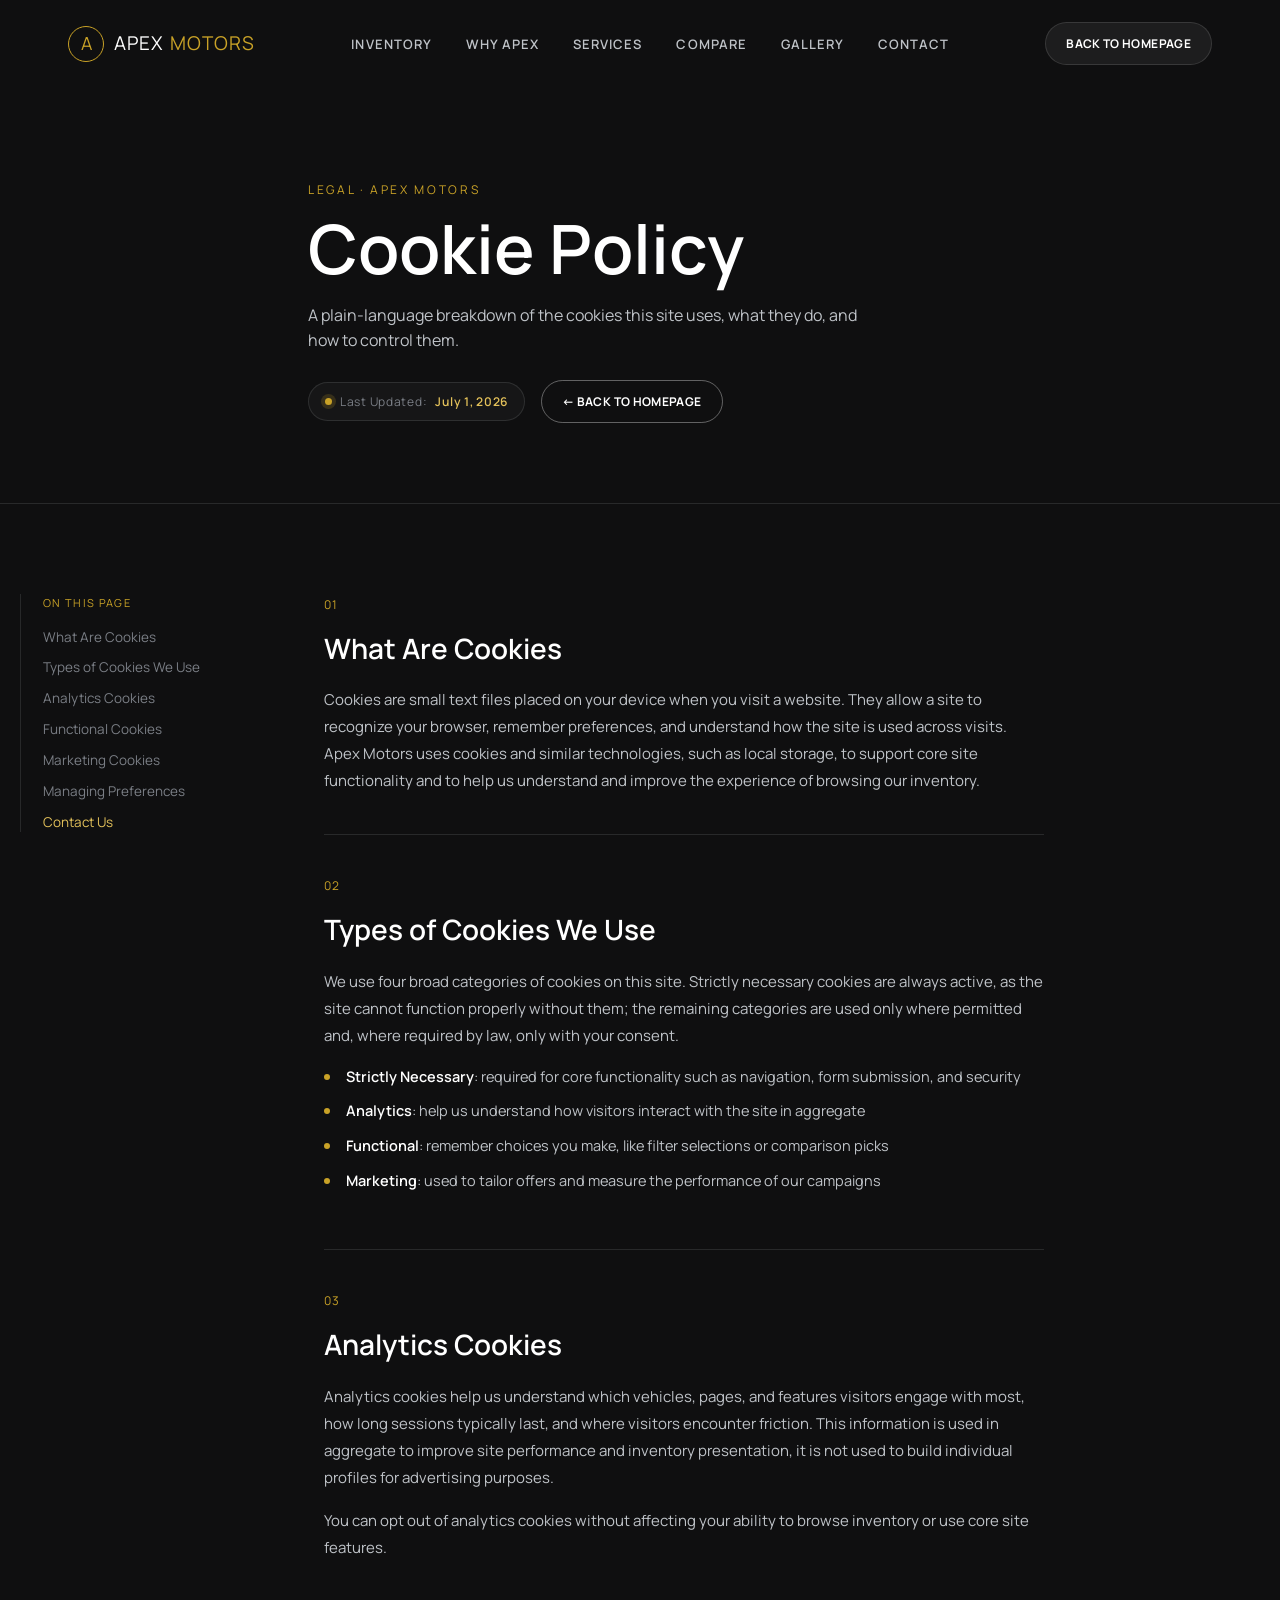
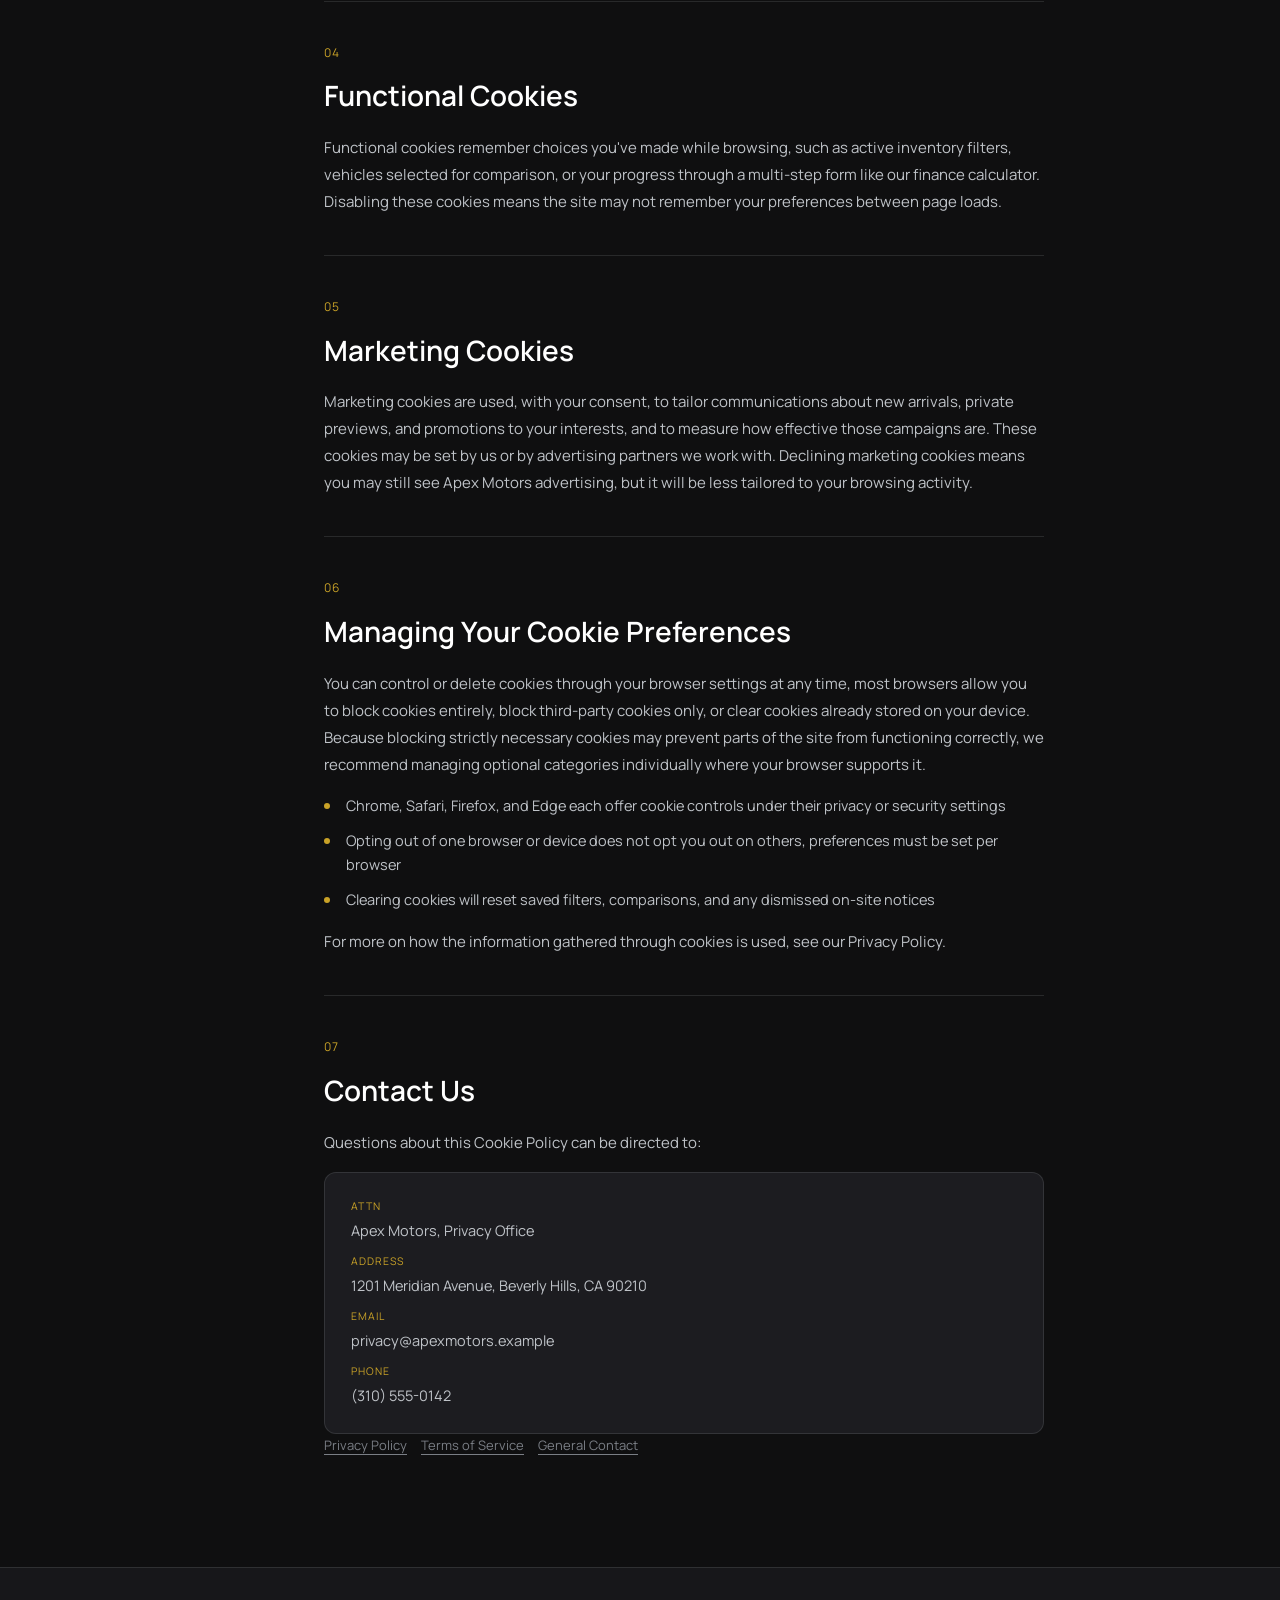
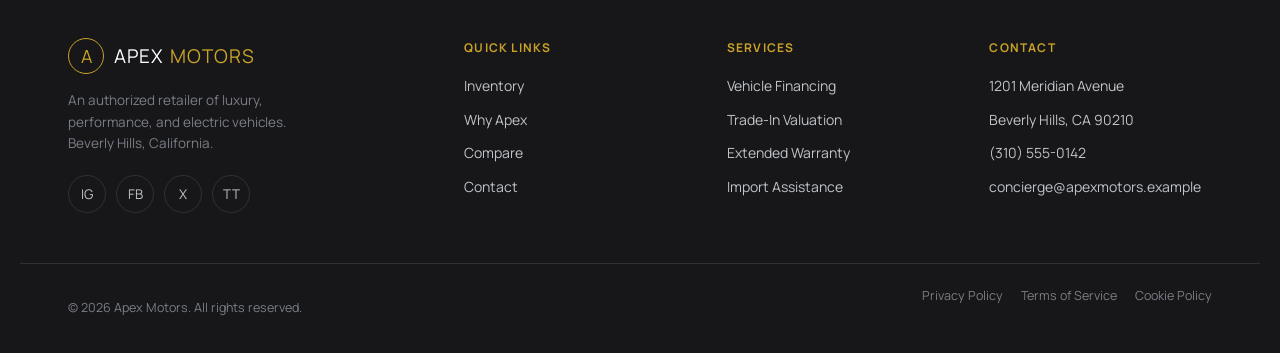
==== commit 4e65df4e: "update" ====
--- a/cookies.html
+++ b/cookies.html
@@ -3,12 +3,12 @@
 <head>
 <meta charset="UTF-8">
 <meta name="viewport" content="width=device-width, initial-scale=1.0">
-<title>Cookie Policy — Apex Motors</title>
+<title>Cookie Policy | Apex Motors</title>
 <meta name="description" content="How Apex Motors uses cookies and how you can manage your preferences.">
 
 <link rel="preconnect" href="https://fonts.googleapis.com">
 <link rel="preconnect" href="https://fonts.gstatic.com" crossorigin>
-<link href="https://fonts.googleapis.com/css2?family=Bodoni+Moda:ital,opsz,wght@0,6..96,400;0,6..96,500;0,6..96,600;0,6..96,700;0,6..96,800;0,6..96,900;1,6..96,400&family=Manrope:wght@400;500;600;700;800&family=JetBrains+Mono:wght@400;500;600;700&display=swap" rel="stylesheet">
+<link href="https://fonts.googleapis.com/css2?family=Manrope:wght@400;500;600;700;800&display=swap" rel="stylesheet">
 <link rel="stylesheet" href="styles.css">
 </head>
 <body>
@@ -53,7 +53,6 @@
 
   <!-- ============ HERO ============ -->
   <section class="legal-hero">
-    <div class="hero-sweep" aria-hidden="true"></div>
     <div class="section-inner legal-hero-inner">
       <p class="eyebrow reveal-up">Legal · Apex Motors</p>
       <h1 class="reveal-up d1">Cookie Policy</h1>
@@ -93,17 +92,17 @@
         <h2>Types of Cookies We Use</h2>
         <p>We use four broad categories of cookies on this site. Strictly necessary cookies are always active, as the site cannot function properly without them; the remaining categories are used only where permitted and, where required by law, only with your consent.</p>
         <ul>
-          <li><strong>Strictly Necessary</strong> — required for core functionality such as navigation, form submission, and security</li>
-          <li><strong>Analytics</strong> — help us understand how visitors interact with the site in aggregate</li>
-          <li><strong>Functional</strong> — remember choices you make, like filter selections or comparison picks</li>
-          <li><strong>Marketing</strong> — used to tailor offers and measure the performance of our campaigns</li>
+          <li><strong>Strictly Necessary</strong>: required for core functionality such as navigation, form submission, and security</li>
+          <li><strong>Analytics</strong>: help us understand how visitors interact with the site in aggregate</li>
+          <li><strong>Functional</strong>: remember choices you make, like filter selections or comparison picks</li>
+          <li><strong>Marketing</strong>: used to tailor offers and measure the performance of our campaigns</li>
         </ul>
       </div>
 
       <div class="legal-block will-reveal" id="analytics">
         <p class="block-index">03</p>
         <h2>Analytics Cookies</h2>
-        <p>Analytics cookies help us understand which vehicles, pages, and features visitors engage with most, how long sessions typically last, and where visitors encounter friction. This information is used in aggregate to improve site performance and inventory presentation — it is not used to build individual profiles for advertising purposes.</p>
+        <p>Analytics cookies help us understand which vehicles, pages, and features visitors engage with most, how long sessions typically last, and where visitors encounter friction. This information is used in aggregate to improve site performance and inventory presentation, it is not used to build individual profiles for advertising purposes.</p>
         <p>You can opt out of analytics cookies without affecting your ability to browse inventory or use core site features.</p>
       </div>
 
@@ -122,10 +121,10 @@
       <div class="legal-block will-reveal" id="managing">
         <p class="block-index">06</p>
         <h2>Managing Your Cookie Preferences</h2>
-        <p>You can control or delete cookies through your browser settings at any time — most browsers allow you to block cookies entirely, block third-party cookies only, or clear cookies already stored on your device. Because blocking strictly necessary cookies may prevent parts of the site from functioning correctly, we recommend managing optional categories individually where your browser supports it.</p>
+        <p>You can control or delete cookies through your browser settings at any time, most browsers allow you to block cookies entirely, block third-party cookies only, or clear cookies already stored on your device. Because blocking strictly necessary cookies may prevent parts of the site from functioning correctly, we recommend managing optional categories individually where your browser supports it.</p>
         <ul>
           <li>Chrome, Safari, Firefox, and Edge each offer cookie controls under their privacy or security settings</li>
-          <li>Opting out of one browser or device does not opt you out on others — preferences must be set per browser</li>
+          <li>Opting out of one browser or device does not opt you out on others, preferences must be set per browser</li>
           <li>Clearing cookies will reset saved filters, comparisons, and any dismissed on-site notices</li>
         </ul>
         <p>For more on how the information gathered through cookies is used, see our <a href="privacy.html">Privacy Policy</a>.</p>
@@ -136,7 +135,7 @@
         <h2>Contact Us</h2>
         <p>Questions about this Cookie Policy can be directed to:</p>
         <div class="legal-contact-card">
-          <p><span>Attn</span>Apex Motors — Privacy Office</p>
+          <p><span>Attn</span>Apex Motors, Privacy Office</p>
           <p><span>Address</span>1201 Meridian Avenue, Beverly Hills, CA 90210</p>
           <p><span>Email</span>privacy@apexmotors.example</p>
           <p><span>Phone</span>(310) 555-0142</p>
--- a/styles.css
+++ b/styles.css
@@ -1,7 +1,7 @@
 /* =========================================================
-   APEX MOTORS — Stylesheet
+   APEX MOTORS - Stylesheet
    Design tokens: Matte Black / White / Silver / Luxury Gold
-   Display: Bodoni Moda · Body: Manrope · Data: JetBrains Mono
+   Typeface: Manrope (single family)
    ========================================================= */
 
 :root{
@@ -16,9 +16,9 @@
   --gold-bright:#E3C15A;
   --line: rgba(191,195,200,0.14);
 
-  --font-display:'Bodoni Moda', Georgia, serif;
+  --font-display:'Manrope', -apple-system, BlinkMacSystemFont, sans-serif;
   --font-body:'Manrope', -apple-system, BlinkMacSystemFont, sans-serif;
-  --font-mono:'JetBrains Mono', ui-monospace, monospace;
+  --font-mono:'Manrope', -apple-system, BlinkMacSystemFont, sans-serif;
 
   --container: 1240px;
   --radius-lg: 20px;
@@ -34,7 +34,7 @@
 }
 
 *,*::before,*::after{ box-sizing:border-box; }
-html{ scroll-behavior:smooth; }
+html{ scroll-behavior:smooth; overflow-x:clip; }
 body{
   margin:0;
   background:var(--black);
@@ -44,11 +44,6 @@
   line-height:1.6;
   -webkit-font-smoothing:antialiased;
   overflow-x:hidden;
-  /* Bodoni Moda is a variable font (ital/opsz/wght axes). Some WebKit
-     builds auto-interpolate the optical-size axis on reflow at large
-     sizes, which can render serif numerals/glyphs with a doubled or
-     ghosted stroke. Pinning opsz stops that auto-interpolation. */
-  font-optical-sizing:none;
 }
 img{ max-width:100%; display:block; }
 a{ color:inherit; text-decoration:none; }
@@ -119,7 +114,7 @@
   white-space:nowrap;
 }
 .btn-gold{
-  background:linear-gradient(135deg,var(--gold-bright),var(--gold));
+  background:var(--gold);
   color:var(--black);
 }
 .btn-gold:hover{ transform:translateY(-2px); box-shadow:0 12px 30px -8px rgba(201,162,39,0.55); }
@@ -171,10 +166,10 @@
 @keyframes loaderFade{ to{ opacity:1; } }
 @keyframes loaderLine{ to{ width:120px; } }
 
-/* =============== SCROLL PROGRESS / GOLD SWEEP =============== */
+/* =============== SCROLL PROGRESS /  =============== */
 .scroll-progress{
   position:fixed; top:0; left:0; height:2px;
-  background:linear-gradient(90deg,var(--gold),var(--gold-bright));
+  background:var(--gold);
   width:0%;
   z-index:1100;
   transition:width .1s linear;
@@ -248,21 +243,7 @@
 }
 .hero-scrim{
   position:absolute; inset:0;
-  background:
-    linear-gradient(180deg, rgba(15,15,16,0.55) 0%, rgba(15,15,16,0.35) 35%, rgba(15,15,16,0.92) 100%),
-    linear-gradient(90deg, rgba(15,15,16,0.75) 0%, rgba(15,15,16,0.1) 55%);
-}
-.hero-sweep{
-  position:absolute; top:0; left:-20%; width:14%; height:100%;
-  background:linear-gradient(90deg, transparent, rgba(227,193,90,0.35), transparent);
-  transform:skewX(-12deg);
-  animation: sweep 2.2s var(--ease) 0.3s 1;
-}
-@keyframes sweep{
-  0%{ left:-20%; opacity:0; }
-  15%{ opacity:1; }
-  60%{ opacity:1; }
-  100%{ left:110%; opacity:0; }
+  background:rgba(15,15,16,0.62);
 }
 
 .hero-content{
@@ -272,13 +253,13 @@
 }
 .hero-title{
   font-family:var(--font-display);
-  font-size:clamp(56px,9vw,120px);
-  line-height:0.95;
+  font-size:clamp(48px,8vw,104px);
+  letter-spacing:-0.03em;
+  line-height:1;
   margin:6px 0 22px;
   font-weight:500;
-  font-variation-settings:'opsz' 96;
-}
-.hero-title em{ font-style:italic; color:var(--gold); font-weight:400; }
+}
+.hero-title em{ color:var(--gold); font-weight:400; }
 .hero-title span{ display:block; }
 .hero-sub{
   font-size:clamp(16px,1.6vw,19px);
@@ -293,7 +274,7 @@
   z-index:2; display:flex; flex-direction:column; align-items:center; gap:8px;
 }
 .hero-scroll-cue span{
-  width:1px; height:44px; background:linear-gradient(var(--gold),transparent);
+  width:1px; height:44px; background:var(--gold);
   animation: cueMove 1.8s ease-in-out infinite;
 }
 .hero-scroll-cue p{
@@ -468,7 +449,6 @@
 .stat-num{
   font-family:var(--font-display); font-size:clamp(32px,4vw,48px);
   color:var(--gold-bright); margin:0; font-weight:600;
-  font-variation-settings:'opsz' 48;
 }
 .stat-label{
   font-family:var(--font-mono); font-size:11px; letter-spacing:0.1em;
@@ -494,7 +474,7 @@
 }
 .compare-pickers .field{ flex:1; }
 .compare-vs{
-  font-family:var(--font-display); font-style:italic; color:var(--gold);
+  font-family:var(--font-display); color:var(--gold);
   font-size:18px; padding-bottom:13px;
 }
 .compare-table-wrap{ overflow-x:auto; border:1px solid var(--line); border-radius:var(--radius-lg); }
@@ -529,24 +509,9 @@
 .finance-amount{
   font-family:var(--font-display) !important; font-size:48px !important; color:var(--gold-bright);
   margin:8px 0 !important; text-transform:none !important; letter-spacing:normal !important;
-  font-variation-settings:'opsz' 48 !important;
 }
 .finance-fineprint{ font-size:11px !important; margin-top:16px; }
 
-/* =============== TESTIMONIALS =============== */
-.testimonial-track{
-  display:grid; grid-template-columns:repeat(3,1fr); gap:24px;
-}
-.testimonial-card{
-  background:var(--surface); border:1px solid var(--line); border-radius:var(--radius-lg);
-  padding:28px;
-}
-.testimonial-stars{ color:var(--gold); letter-spacing:2px; margin-bottom:14px; font-size:14px; }
-.testimonial-card p.quote{ color:var(--silver); font-size:14.5px; margin:0 0 22px; line-height:1.7; }
-.testimonial-person{ display:flex; align-items:center; gap:12px; }
-.testimonial-person img{ width:44px; height:44px; border-radius:50%; object-fit:cover; }
-.testimonial-person h4{ margin:0; font-size:14px; }
-.testimonial-person span{ color:var(--silver-dim); font-size:12px; }
 
 /* =============== GALLERY =============== */
 .gallery-grid{
@@ -560,7 +525,7 @@
 .gallery-item img{ width:100%; height:100%; object-fit:cover; transition:transform .6s var(--ease); }
 .gallery-item:hover img{ transform:scale(1.08); }
 .gallery-overlay{
-  position:absolute; inset:0; background:linear-gradient(180deg,transparent 50%,rgba(0,0,0,0.75));
+  position:absolute; inset:0; background:rgba(0,0,0,0.55);
   display:flex; align-items:flex-end; padding:14px;
   opacity:0; transition:opacity .35s;
 }
@@ -575,8 +540,6 @@
   display:block; font-family:var(--font-mono); font-size:11px; text-transform:uppercase;
   letter-spacing:0.1em; color:var(--gold); margin-bottom:3px;
 }
-.map-embed{ border-radius:var(--radius-md); overflow:hidden; height:220px; border:1px solid var(--line); }
-.map-embed iframe{ width:100%; height:100%; border:0; filter:grayscale(0.3) invert(0.92) contrast(0.9); }
 .contact-form{
   background:var(--surface); border:1px solid var(--line); border-radius:var(--radius-lg);
   padding:32px; display:flex; flex-direction:column; gap:18px;
@@ -671,6 +634,7 @@
 .modal-body h3{ font-family:var(--font-display); font-size:26px; margin:0 0 20px; font-weight:600; }
 .stack-form{ display:flex; flex-direction:column; gap:16px; margin-top:18px; }
 .success-mark{ font-size:36px; color:var(--gold); margin:0 0 10px; }
+.ico{ width:1em; height:1em; fill:none; stroke:currentColor; stroke-width:2; stroke-linecap:round; stroke-linejoin:round; vertical-align:-.125em; }
 .form-success-panel{ text-align:center; padding:20px 0; }
 .form-success-panel h4{ font-family:var(--font-display); font-size:22px; margin:0 0 10px; }
 .form-success-panel p{ color:var(--silver); font-size:14px; margin-bottom:22px; }
@@ -766,7 +730,6 @@
   .finance-inner{ grid-template-columns:1fr; }
   .finance-card{ grid-template-columns:1fr 1fr; }
   .contact-inner{ grid-template-columns:1fr; }
-  .testimonial-track{ grid-template-columns:1fr; }
   .compare-pickers{ flex-direction:column; align-items:stretch; }
   .compare-vs{ align-self:center; padding:0; }
 }
@@ -802,12 +765,8 @@
   padding:180px 0 80px;
   overflow:hidden;
   border-bottom:1px solid var(--line);
-  background:
-    radial-gradient(ellipse 60% 80% at 85% 0%, rgba(201,162,39,0.16), transparent 60%),
-    radial-gradient(ellipse 50% 60% at 10% 100%, rgba(201,162,39,0.08), transparent 60%),
-    var(--black);
-}
-.legal-hero .hero-sweep{ opacity:0.6; }
+  background:var(--black);
+}
 .legal-hero-inner{ position:relative; z-index:1; max-width:760px; }
 .legal-hero h1{
   font-family:var(--font-display);
